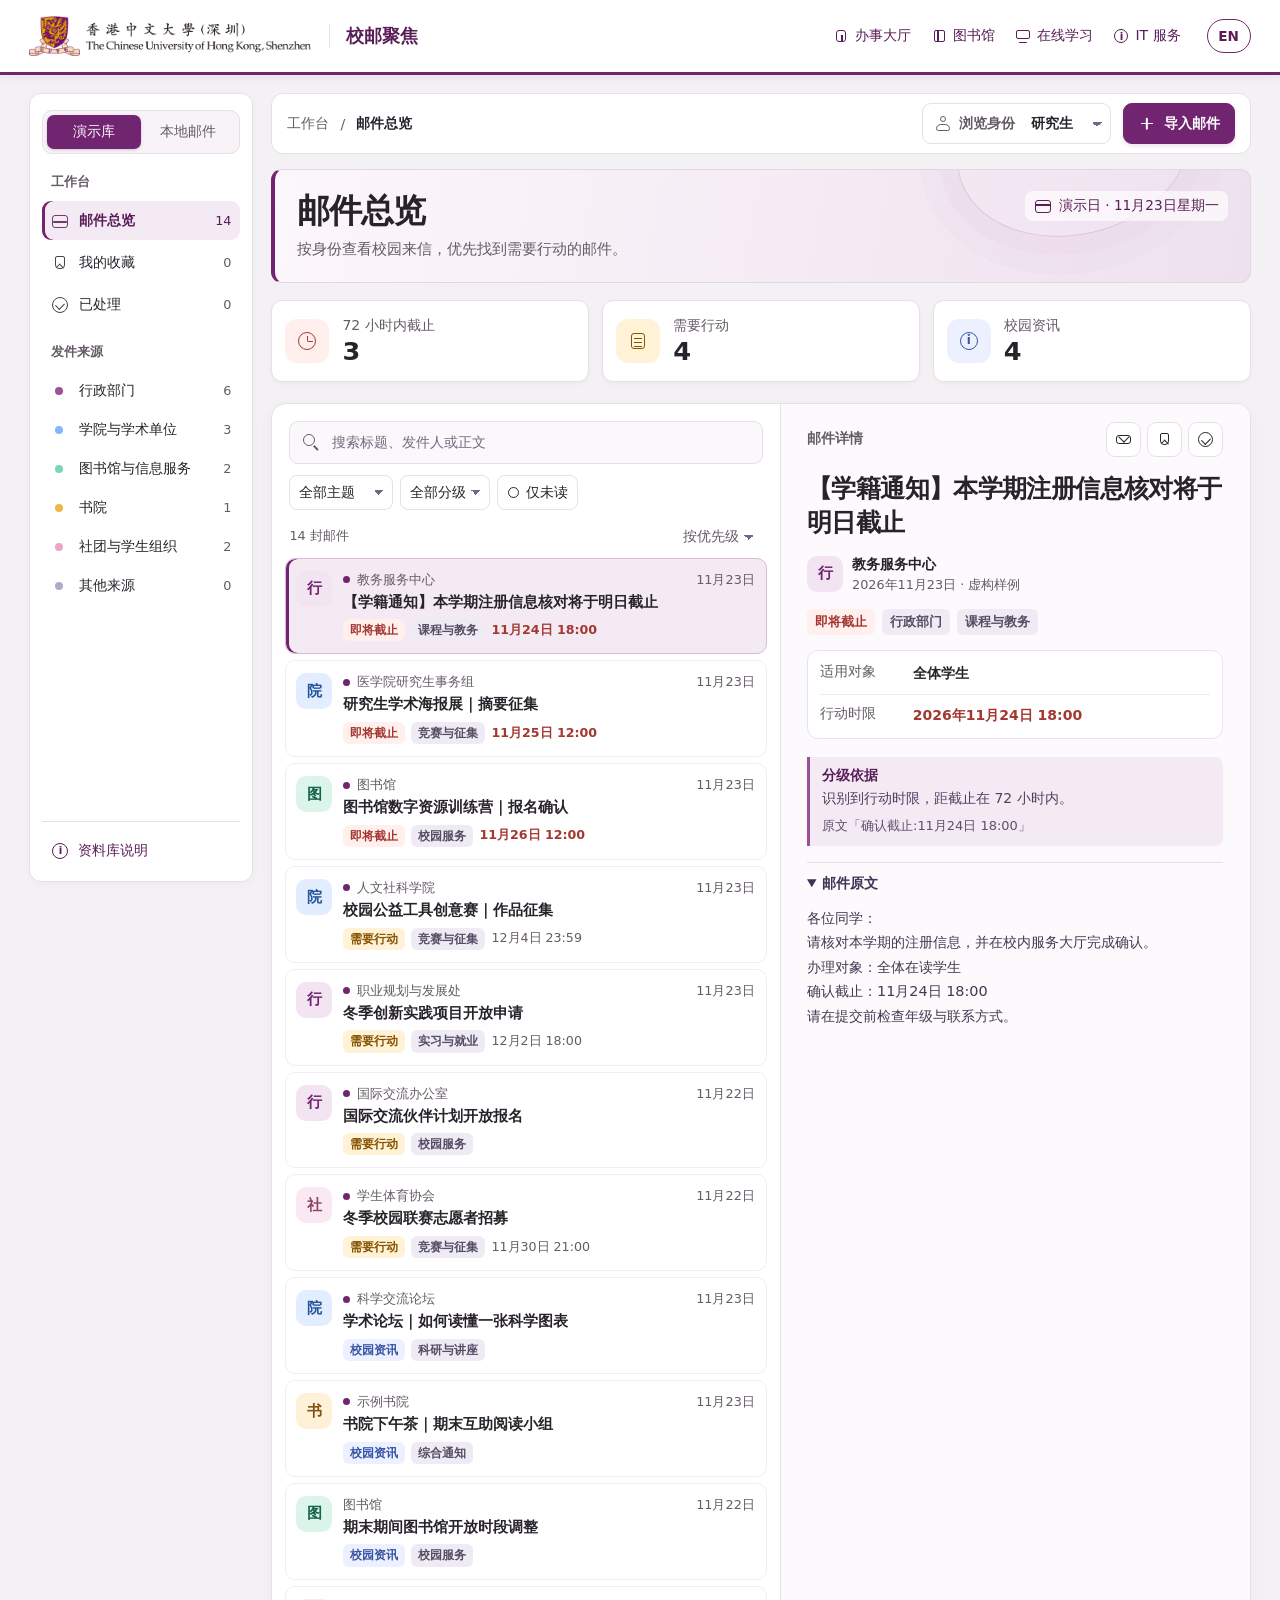
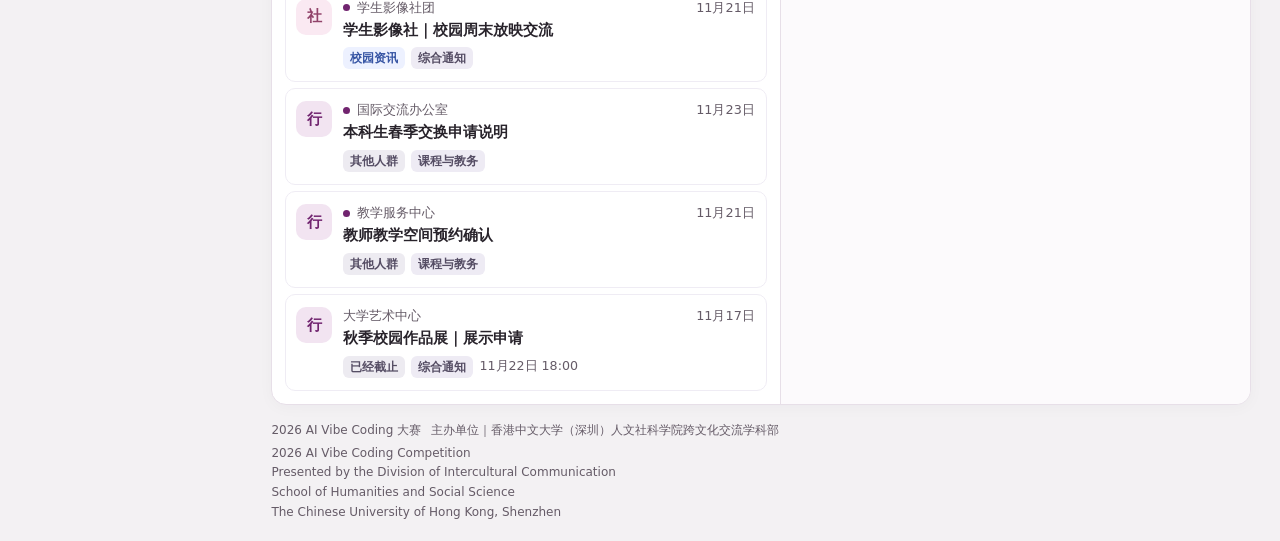
==== index.html @ afc53bb0 "Publish campus mail dashboard demo" ====
<!doctype html>
<html lang="zh-Hans">
<head>
  <meta charset="utf-8">
  <meta name="viewport" content="width=device-width, initial-scale=1">
  <meta name="color-scheme" content="light">
  <meta name="description" content="在同一个工作台按来源、主题、适用对象和行动时限筛选校园邮件。">
  <meta http-equiv="Content-Security-Policy" content="default-src 'self'; base-uri 'none'; object-src 'none'; script-src 'self'; style-src 'self'; img-src 'self' data:; connect-src 'self'; form-action 'none'">
  <title>校邮聚焦 · 校园邮件工作台</title>
  <link rel="stylesheet" href="./styles.css">
</head>
<body>
  <header class="campus-header">
    <div class="campus-header-inner">
      <a class="university-brand" href="https://i.cuhk.edu.cn/index" target="_blank" rel="noopener noreferrer">
        <img src="./assets/cuhksz-logo.png" width="697" height="100" alt="香港中文大学（深圳）" data-copy-alt="university">
      </a>
      <strong class="product-name" data-copy="product">校邮聚焦</strong>
      <nav class="campus-links" aria-label="校园服务快捷入口" data-copy-label="campusLinks">
        <a href="https://i.cuhk.edu.cn/index" target="_blank" rel="noopener noreferrer">
          <span class="glyph i-building" aria-hidden="true"></span><span data-copy="portal">办事大厅</span>
        </a>
        <a href="https://library.cuhk.edu.cn/zh-hans" target="_blank" rel="noopener noreferrer" data-chinese-url="https://library.cuhk.edu.cn/zh-hans" data-english-url="https://library.cuhk.edu.cn/">
          <span class="glyph i-book" aria-hidden="true"></span><span data-copy="library">图书馆</span>
        </a>
        <a href="https://bb.cuhk.edu.cn/" target="_blank" rel="noopener noreferrer">
          <span class="glyph i-screen" aria-hidden="true"></span><span data-copy="learning">在线学习</span>
        </a>
        <a href="https://itso.cuhk.edu.cn/" target="_blank" rel="noopener noreferrer" data-chinese-url="https://itso.cuhk.edu.cn/" data-english-url="https://itso.cuhk.edu.cn/en/home">
          <span class="glyph i-info" aria-hidden="true"></span><span data-copy="itServices">IT 服务</span>
        </a>
      </nav>
      <button type="button" class="language-toggle" id="language-toggle" lang="en" aria-label="切换为英文" data-copy-label="switchLanguage">EN</button>
    </div>
  </header>

  <div class="shell">
    <aside class="sidebar" aria-label="邮件导航" data-copy-label="mailNav">
      <div class="library-switch" role="group" aria-label="资料库" data-copy-label="librarySelector">
        <button type="button" data-library="demo" aria-pressed="true" data-copy="demo">演示库</button>
        <button type="button" data-library="local" aria-pressed="false" data-copy="local">本地邮件</button>
      </div>

      <nav class="nav" aria-label="工作台" data-copy-label="workspace">
        <p class="nav-label" data-copy="workspace">工作台</p>
        <button type="button" class="nav-item" data-view="inbox" aria-current="page">
          <span class="glyph i-inbox" aria-hidden="true"></span><span data-copy="view.inbox">邮件总览</span><span class="nav-count" id="inbox-count">0</span>
        </button>
        <button type="button" class="nav-item" data-view="saved">
          <span class="glyph i-bookmark" aria-hidden="true"></span><span data-copy="view.saved">我的收藏</span><span class="nav-count" id="saved-count">0</span>
        </button>
        <button type="button" class="nav-item" data-view="done">
          <span class="glyph i-check" aria-hidden="true"></span><span data-copy="view.done">已处理</span><span class="nav-count" id="done-count">0</span>
        </button>
      </nav>

      <nav class="nav source-nav" aria-label="发件来源" data-copy-label="sources">
        <p class="nav-label" data-copy="sources">发件来源</p>
        <div id="source-list"></div>
      </nav>

      <div class="sidebar-footer">
        <button type="button" id="about-button"><span class="glyph i-info" aria-hidden="true"></span><span data-copy="about">资料库说明</span></button>
      </div>
    </aside>

    <main class="main">
      <header class="topbar">
        <nav class="breadcrumb" aria-label="当前位置" data-copy-label="location"><span data-copy="workspace">工作台</span><span aria-hidden="true">/</span><strong id="breadcrumb-current">邮件总览</strong></nav>
        <div class="top-actions">
          <label class="profile-control" for="profile">
            <span class="glyph i-user" aria-hidden="true"></span>
            <span class="profile-label" data-copy="profile">浏览身份</span>
            <select id="profile" aria-label="浏览身份" data-copy-label="profile">
              <option value="graduate" data-copy="profile.graduate">研究生</option>
              <option value="undergraduate" data-copy="profile.undergraduate">本科生</option>
              <option value="faculty" data-copy="profile.faculty">教师</option>
              <option value="staff" data-copy="profile.staff">行政员工</option>
              <option value="all" data-copy="profile.all">全部师生</option>
            </select>
          </label>
          <button type="button" class="button button-primary" id="import-button"><span class="glyph i-plus" aria-hidden="true"></span><span data-copy="import">导入邮件</span></button>
        </div>
      </header>

      <section class="content" aria-labelledby="page-title">
        <div class="page-intro">
          <div>
            <h1 id="page-title">邮件总览</h1>
            <p id="page-description">按身份查看校园来信，优先找到需要行动的邮件。</p>
          </div>
          <div class="date-context"><span class="glyph i-calendar" aria-hidden="true"></span><span id="reference-date"></span></div>
        </div>

        <div class="overview" role="group" aria-label="按分级快速筛选" data-copy-label="quickFilters">
          <button type="button" class="metric metric-soon" data-quick="soon" aria-pressed="false">
            <span class="metric-icon"><span class="glyph i-clock" aria-hidden="true"></span></span>
            <span class="metric-data"><span data-copy="dueSoon">72 小时内截止</span><strong id="soon-count">0</strong></span>
          </button>
          <button type="button" class="metric metric-action" data-quick="action" aria-pressed="false">
            <span class="metric-icon"><span class="glyph i-checklist" aria-hidden="true"></span></span>
            <span class="metric-data"><span data-copy="priority.action">需要行动</span><strong id="action-count">0</strong></span>
          </button>
          <button type="button" class="metric metric-info" data-quick="info" aria-pressed="false">
            <span class="metric-icon"><span class="glyph i-info" aria-hidden="true"></span></span>
            <span class="metric-data"><span data-copy="priority.info">校园资讯</span><strong id="info-count">0</strong></span>
          </button>
        </div>

        <div class="workspace" id="workspace">
          <section class="list-pane" aria-label="邮件列表" data-copy-label="mailList">
            <div class="filter-panel">
              <label class="search-field">
                <span class="glyph i-search" aria-hidden="true"></span>
                <input type="search" id="search" placeholder="搜索标题、发件人或正文" aria-label="搜索标题、发件人或正文" data-copy-label="search" data-copy-placeholder="search" autocomplete="off">
              </label>
              <div class="filters">
                <select id="topic-filter" aria-label="按主题筛选" data-copy-label="filterTopic"><option value="all" data-copy="allTopics">全部主题</option></select>
                <select id="priority-filter" aria-label="按分级筛选" data-copy-label="filterPriority">
                  <option value="all" data-copy="allPriorities">全部分级</option>
                  <option value="soon" data-copy="priority.soon">即将截止</option>
                  <option value="action" data-copy="priority.action">需要行动</option>
                  <option value="info" data-copy="priority.info">校园资讯</option>
                  <option value="unrelated" data-copy="priority.unrelated">其他人群</option>
                  <option value="expired" data-copy="priority.expired">已经截止</option>
                </select>
                <input type="checkbox" id="unread-only" class="chip-check">
                <label class="filter-chip" for="unread-only"><span class="glyph i-circle" aria-hidden="true"></span><span data-copy="unreadOnly">仅未读</span></label>
                <select id="source-filter" class="mobile-source" aria-label="按来源筛选" data-copy-label="filterSource"><option value="all" data-copy="allSources">全部来源</option></select>
              </div>
              <div class="result-bar">
                <p id="result-count" role="status">正在读取邮件</p>
                <button type="button" id="reset-filters" class="text-button" data-copy="clearFilters" hidden>清除筛选</button>
                <select class="sort-control" id="sort" aria-label="排序方式" data-copy-label="sort">
                  <option value="priority" data-copy="sortPriority">按优先级</option>
                  <option value="newest" data-copy="sortNewest">最新发出</option>
                  <option value="deadline" data-copy="sortDeadline">最早截止</option>
                </select>
              </div>
            </div>
            <div id="mail-list" class="mail-list"></div>
            <button type="button" class="button button-more" id="show-more" data-copy="showMore" hidden>显示更多</button>
          </section>

          <section class="detail-pane" id="detail" aria-label="邮件阅读区" data-copy-label="readingPane"></section>
        </div>
        <footer class="project-credit">
          <span>2026 AI Vibe Coding 大赛</span>
          <span>主办单位｜香港中文大学（深圳）人文社科学院跨文化交流学科部</span>
          <span lang="en">2026 AI Vibe Coding Competition<br>Presented by the Division of Intercultural Communication<br>School of Humanities and Social Science<br>The Chinese University of Hong Kong, Shenzhen</span>
        </footer>
      </section>
    </main>
  </div>

  <dialog id="import-dialog" aria-labelledby="import-title">
    <div class="dialog-head">
      <div>
        <h2 id="import-title" data-copy="importTitle">导入本地邮件</h2>
        <p data-copy="importDescription">从邮箱导出邮件后，选择文件批量导入。</p>
      </div>
      <button type="button" class="icon-button" data-close="import-dialog" aria-label="关闭" data-copy-label="close"><span class="glyph i-close" aria-hidden="true"></span></button>
    </div>
    <label class="drop-zone" id="drop-zone">
      <input type="file" id="import-files" accept=".eml,.mbox,.json,message/rfc822,application/json" multiple>
      <span class="upload-icon"><span class="glyph i-inbox" aria-hidden="true"></span></span>
      <strong data-copy="chooseFiles">选择邮件文件</strong>
      <small data-copy="dropFiles">可将 .eml、.mbox 或邮件包 .json 拖到此处</small>
    </label>
    <p class="storage-note"><span class="glyph i-lock" aria-hidden="true"></span><span data-copy="browserStorage">原文和阅读状态存储在当前浏览器。</span></p>
    <p class="import-progress" id="import-progress" role="status"></p>
  </dialog>

  <dialog id="about-dialog" aria-labelledby="about-title">
    <div class="dialog-head">
      <div><h2 id="about-title" data-copy="about">资料库说明</h2><p data-copy="aboutDescription">校邮聚焦是面向校园邮件阅读的参赛原型。</p></div>
      <button type="button" class="icon-button" data-close="about-dialog" aria-label="关闭" data-copy-label="close"><span class="glyph i-close" aria-hidden="true"></span></button>
    </div>
    <dl class="about-list">
      <dt data-copy="demo">演示库</dt><dd data-copy="aboutDemo">内置虚构通知，分级以 2026 年 11 月 23 日为例。</dd>
      <dt data-copy="local">本地邮件</dt><dd data-copy="aboutLocal">根据你选择的浏览身份、来信中的行动语句和截止日期排序。原文可在每封邮件的阅读区核对。</dd>
      <dt data-copy="exportOutlook">从 Outlook 导出</dt><dd data-copy="aboutExport">在邮件的更多操作中选择「下载」和「下载为 EML」，再回到这里导入。</dd>
    </dl>
  </dialog>

  <div id="toast" class="toast" role="status" hidden></div>
  <script type="module" src="./app.js"></script>
</body>
</html>
---- styles.css ----
:root {
  font-family: Inter, "Microsoft YaHei UI", "PingFang SC", "Noto Sans CJK SC", system-ui, sans-serif;
  color: #28232b;
  background: #f3f1f3;
  font-size: 16px;
  --ink: #28232b;
  --muted: #655b67;
  --line: #e7dfe8;
  --paper: #fff;
  --purple: #71246f;
  --purple-ink: #591d57;
  --purple-wash: #f4eaf4;
  --purple-border: #d9bbd7;
  --purple-muted: #faf6fa;
  --gold: #edb849;
  --campus-header-height: 75px;
  --danger-ink: #a43831;
  --danger-wash: #ffefed;
  --action-ink: #875402;
  --action-wash: #fff2d7;
  --info-ink: #3755a4;
  --info-wash: #edf1ff;
  --focus: #9c509a;
}

*, *::before, *::after { box-sizing: border-box; }
body { margin: 0; min-width: 280px; }
button, input, select { font: inherit; }
button, select, summary { cursor: pointer; }
button { color: inherit; }
button:disabled { cursor: wait; opacity: .65; }
a { color: var(--purple-ink); }
button:focus-visible, a:focus-visible, input:focus-visible, select:focus-visible, summary:focus-visible {
  outline: 2px solid var(--focus);
  outline-offset: 3px;
}
[hidden] { display: none !important; }
button { -webkit-tap-highlight-color: transparent; }
p, h1, h2, h3 { margin: 0; }

.campus-header {
  position: sticky;
  z-index: 5;
  top: 0;
  background: var(--paper);
  border-bottom: 3px solid var(--purple);
  box-shadow: 0 2px 8px #50214f12;
}
.campus-header-inner {
  min-height: calc(var(--campus-header-height) - 3px);
  max-width: 1680px;
  margin-inline: auto;
  padding: 8px clamp(14px, 2.3vw, 34px);
  display: grid;
  grid-template-columns: auto auto minmax(0, 1fr) auto;
  grid-template-areas: "university product links language";
  gap: 18px;
  align-items: center;
}
.university-brand { grid-area: university; display: block; line-height: 0; }
.university-brand img { width: clamp(230px, 22vw, 303px); height: auto; object-fit: contain; }
.product-name {
  grid-area: product;
  font-size: clamp(1rem, 1.4vw, 1.22rem);
  line-height: 1.3;
  padding-left: 16px;
  border-left: 1px solid var(--line);
  color: var(--purple-ink);
}
.campus-links {
  grid-area: links;
  display: flex;
  gap: 4px;
  min-width: 0;
  justify-self: end;
  align-items: center;
}
.campus-links a {
  display: inline-flex;
  align-items: center;
  gap: 6px;
  padding: 8px;
  border-radius: 7px;
  color: var(--purple-ink);
  font-size: .875rem;
  line-height: 1.25;
  text-decoration: none;
  white-space: nowrap;
}
.campus-links a:hover, .language-toggle:hover { background: var(--purple-wash); }
.campus-links .glyph { width: 16px; height: 16px; }
.language-toggle {
  grid-area: language;
  border: 1px solid var(--purple);
  border-radius: 22px;
  background: var(--paper);
  color: var(--purple-ink);
  min-width: 44px;
  min-height: 34px;
  padding: 4px 9px;
  font-size: .85rem;
  font-weight: 700;
}
.shell {
  min-height: calc(100vh - var(--campus-header-height));
  max-width: 1680px;
  margin-inline: auto;
  padding: 18px clamp(14px, 2.3vw, 34px) 0;
  display: grid;
  grid-template-columns: 224px minmax(0, 1fr);
  gap: 18px;
}
.sidebar {
  position: sticky;
  top: calc(var(--campus-header-height) + 18px);
  height: calc(100dvh - var(--campus-header-height) - 36px);
  overflow-y: auto;
  background: var(--paper);
  border: 1px solid var(--line);
  border-radius: 12px;
  padding: 16px 12px 12px;
  display: flex;
  flex-direction: column;
  gap: 20px;
  box-shadow: 0 2px 8px #41223d08;
}
.library-switch {
  display: grid;
  grid-template-columns: 1fr 1fr;
  padding: 4px;
  border: 1px solid var(--line);
  background: #f7f3f7;
  border-radius: 10px;
}
.library-switch button {
  border: 0;
  border-radius: 7px;
  padding: 8px 2px;
  color: var(--muted);
  background: transparent;
  font-size: .875rem;
  white-space: nowrap;
}
.library-switch button[aria-pressed="true"] { background: var(--purple); color: #fff; box-shadow: 0 1px 3px #5c225236; }
.nav { display: grid; gap: 3px; }
.nav-label { color: var(--muted); font-size: .8rem; padding: 0 9px 7px; font-weight: 650; }
.nav-item {
  display: grid;
  grid-template-columns: 18px minmax(0, 1fr) auto;
  align-items: center;
  text-align: left;
  gap: 10px;
  color: var(--ink);
  width: 100%;
  border: 0;
  border-radius: 9px;
  background: transparent;
  padding: 10px 9px;
  min-height: 39px;
  line-height: 1.2;
  font-size: .875rem;
}
.nav-item:hover, .sidebar-footer button:hover { background: var(--purple-muted); color: var(--purple-ink); }
.nav-item[aria-current="page"] { color: var(--purple-ink); background: var(--purple-wash); box-shadow: inset 3px 0 var(--purple); font-weight: 700; }
.nav-count { font: .8rem/1.25 Inter, system-ui, sans-serif; color: var(--muted); font-variant-numeric: tabular-nums; }
.nav-item[aria-current="page"] .nav-count { color: var(--purple-ink); }
.nav-item .glyph { opacity: .85; }
.source-dot { display: block; width: 8px; height: 8px; margin-inline: 4px; border-radius: 50%; background: var(--source, #b8b0c9); }
.sidebar-footer { display: grid; gap: 4px; margin-top: auto; padding-top: 11px; border-top: 1px solid var(--line); }
.sidebar-footer button {
  display: flex;
  gap: 9px;
  align-items: center;
  color: var(--purple-ink);
  padding: 9px;
  border: 0;
  border-radius: 8px;
  background: transparent;
  text-align: left;
  font-size: .875rem;
  text-decoration: none;
}

.main { min-width: 0; }
.topbar {
  min-height: 59px;
  padding: 9px 15px;
  border: 1px solid var(--line);
  border-radius: 12px;
  display: flex;
  align-items: center;
  justify-content: space-between;
  gap: 15px;
  background: var(--paper);
}
.breadcrumb { display: flex; align-items: center; gap: 11px; color: var(--muted); font-size: .875rem; }
.breadcrumb strong { color: var(--ink); }
.top-actions { display: flex; align-items: center; gap: 12px; }
.profile-control, .button, .icon-button {
  display: inline-flex;
  align-items: center;
  justify-content: center;
  gap: 8px;
  min-height: 41px;
  border: 1px solid var(--line);
  border-radius: 9px;
  background: var(--paper);
  font-size: .875rem;
  font-weight: 650;
  white-space: nowrap;
}
.profile-control { gap: 7px; padding-left: 11px; color: var(--muted); }
.profile-control select { border: 0; background-color: transparent; font-weight: 700; }
.button { padding: 9px 14px; }
.button:hover, .icon-button:hover { background: var(--purple-muted); border-color: var(--purple-border); }
.button-primary { background: var(--purple); border-color: var(--purple); color: white; box-shadow: 0 2px 4px #6d266522; }
.button-primary:hover { background: var(--purple-ink); border-color: var(--purple-ink); }
.icon-button { min-height: 35px; width: 35px; padding: 0; }
.icon-button[aria-pressed="true"] { color: var(--purple-ink); background: var(--purple-wash); border-color: var(--purple-border); }
.icon-button .glyph { width: 17px; height: 17px; }
.content { padding: 15px 0 18px; }
.page-intro {
  position: relative;
  isolation: isolate;
  overflow: hidden;
  display: flex;
  align-items: center;
  justify-content: space-between;
  gap: 14px;
  margin-bottom: 17px;
  padding: 21px 22px;
  border: 1px solid #e7d5e5;
  border-left: 4px solid var(--purple);
  border-radius: 11px;
  background: linear-gradient(100deg, #fcf7fb, #eee1ee);
}
.page-intro::before {
  content: "";
  position: absolute;
  z-index: -1;
  top: -107px;
  right: 6%;
  width: 235px;
  height: 172px;
  border: 1px solid #dfc5df;
  border-radius: 55%;
  box-shadow: 0 0 0 18px #ddc4dd26, 0 0 0 38px #ddc4dd20;
  transform: rotate(-13deg);
}
.page-intro h1 { font-size: clamp(1.65rem, 2.6vw, 2.15rem); letter-spacing: -.03em; line-height: 1.2; font-weight: 800; }
.page-intro p { color: var(--muted); font-size: .92rem; margin-top: 7px; line-height: 1.55; }
.date-context { display: flex; align-items: center; gap: 7px; align-self: flex-start; color: var(--purple-ink); font-size: .85rem; padding: 6px 9px; border-radius: 8px; background: #ffffffa8; white-space: nowrap; }
.date-context .glyph { color: var(--purple-ink); }
.overview { display: grid; grid-template-columns: repeat(3, minmax(0, 1fr)); gap: 13px; margin-bottom: 21px; }
.metric {
  min-width: 0;
  min-height: 82px;
  padding: 13px;
  border: 1px solid var(--line);
  border-radius: 11px;
  box-shadow: 0 2px 4px #46204608;
  background: #fff;
  display: flex;
  align-items: center;
  gap: 13px;
  text-align: left;
}
.metric:hover { border-color: var(--purple-border); }
.metric[aria-pressed="true"] { border-color: var(--focus); box-shadow: 0 0 0 2px var(--purple-wash); }
.metric-icon {
  width: 44px;
  height: 44px;
  border-radius: 12px;
  display: grid;
  place-items: center;
  flex: 0 0 auto;
  background: var(--metric-wash);
  color: var(--metric-ink);
}
.metric-icon .glyph { width: 20px; height: 20px; }
.metric-soon { --metric-wash: var(--danger-wash); --metric-ink: var(--danger-ink); }
.metric-action { --metric-wash: var(--action-wash); --metric-ink: var(--action-ink); }
.metric-info { --metric-wash: var(--info-wash); --metric-ink: var(--info-ink); }
.metric-data { display: flex; flex-direction: column; gap: 3px; color: var(--muted); font-size: .875rem; }
.metric-data strong { color: var(--ink); font-size: 1.6rem; line-height: 1.05; font-variant-numeric: tabular-nums; }

.workspace {
  display: grid;
  grid-template-columns: minmax(340px, 1.08fr) minmax(310px, 1fr);
  min-height: 544px;
  background: var(--paper);
  border: 1px solid var(--line);
  border-radius: 15px;
  box-shadow: 0 3px 15px #27143e08;
  scroll-margin-top: calc(var(--campus-header-height) + 9px);
}
.list-pane, .detail-pane { min-width: 0; }
.list-pane { padding: 17px 13px 13px; }
.filter-panel { padding-inline: 4px; }
.search-field {
  display: flex;
  align-items: center;
  gap: 10px;
  padding: 0 12px;
  min-height: 43px;
  border-radius: 9px;
  border: 1px solid var(--line);
  color: var(--muted);
  background: #faf8fa;
}
.search-field:focus-within { border-color: var(--focus); background: #fff; }
.search-field input {
  width: 100%;
  min-width: 0;
  min-height: 39px;
  border: 0;
  outline: 0;
  background: transparent;
  color: var(--ink);
  font-size: .9rem;
}
.search-field input::placeholder { color: #706a80; }
.filters { display: flex; align-items: center; flex-wrap: wrap; gap: 7px; padding: 11px 0 6px; }
select {
  appearance: none;
  border: 1px solid var(--line);
  border-radius: 8px;
  background-color: white;
  background-image: linear-gradient(45deg, transparent 50%, #776585 50%), linear-gradient(135deg, #776585 50%, transparent 50%);
  background-position: calc(100% - 13px) 52%, calc(100% - 8px) 52%;
  background-size: 5px 5px;
  background-repeat: no-repeat;
  padding: 7px 23px 7px 9px;
  font-size: .875rem;
  line-height: 1.35;
  color: var(--ink);
}
select:focus-visible { outline-offset: 1px; }
.filter-chip {
  display: inline-flex;
  gap: 6px;
  align-items: center;
  border: 1px solid var(--line);
  border-radius: 8px;
  padding: 7px 9px;
  font-size: .875rem;
  line-height: 1.35;
  cursor: pointer;
}
.filter-chip .glyph { width: 13px; height: 13px; }
.chip-check { width: 1px; height: 1px; position: absolute; clip-path: inset(50%); }
.chip-check:checked + .filter-chip { background: var(--purple-wash); color: var(--purple-ink); border-color: var(--purple-border); }
.chip-check:focus-visible + .filter-chip { outline: 2px solid var(--focus); outline-offset: 2px; }
.chip-check:checked + .filter-chip .i-circle::before { background: currentColor; }
.mobile-source { display: none; }
.result-bar { display: flex; align-items: center; gap: 10px; min-height: 42px; }
.result-bar p { font-size: .8rem; color: var(--muted); }
.text-button { padding: 2px 0; color: var(--purple-ink); border: 0; background: none; font-size: .8rem; text-decoration: underline; text-underline-offset: 3px; }
.sort-control { border-color: transparent; margin-left: auto; color: var(--muted); }
.mail-list { display: grid; gap: 6px; }
.mail-row {
  position: relative;
  width: 100%;
  min-width: 0;
  display: grid;
  grid-template-columns: 36px minmax(0, 1fr);
  column-gap: 11px;
  text-align: left;
  align-items: flex-start;
  padding: 12px 11px 12px 10px;
  border: 1px solid #efecf4;
  border-radius: 10px;
  background: #fff;
}
.mail-row:hover { border-color: var(--purple-border); background: var(--purple-muted); }
.mail-row[aria-pressed="true"] { border-color: var(--purple-border); background: var(--purple-wash); box-shadow: inset 3px 0 var(--purple); }
.sender-icon {
  display: inline-grid;
  place-items: center;
  flex: 0 0 auto;
  width: 36px;
  height: 36px;
  color: var(--source-ink, #5f4b77);
  background: var(--source-bg, #ede6f6);
  border-radius: 10px;
  font-size: .95rem;
  font-weight: 750;
}
.source-admin { --source: #9b5197; --source-ink: #71246f; --source-bg: #f2e4f1; }
.source-school { --source: #82b7fc; --source-ink: #275698; --source-bg: #e2edff; }
.source-library { --source: #7bd6b5; --source-ink: #17644b; --source-bg: #dcf5ea; }
.source-college { --source: var(--gold); --source-ink: #825010; --source-bg: #fff0d8; }
.source-club { --source: #eaa6c6; --source-ink: #91436a; --source-bg: #fae9f2; }
.source-other { --source: #b1a9ca; --source-ink: #534a66; --source-bg: #eeeaf5; }
.row-content { min-width: 0; }
.row-eyebrow { display: flex; gap: 7px; color: var(--muted); font-size: .8rem; line-height: 1.4; align-items: center; }
.row-sender { min-width: 0; overflow: hidden; text-overflow: ellipsis; white-space: nowrap; }
.row-date { margin-left: auto; flex-shrink: 0; font-variant-numeric: tabular-nums; }
.unread-dot { min-width: 7px; height: 7px; background: var(--purple); border-radius: 50%; }
.mail-subject {
  display: -webkit-box;
  -webkit-line-clamp: 2;
  -webkit-box-orient: vertical;
  overflow: hidden;
  margin-top: 3px;
  font-size: .925rem;
  line-height: 1.4;
  font-weight: 680;
  overflow-wrap: anywhere;
}
.mail-row[data-unread="true"] .mail-subject { font-weight: 780; }
.row-tags { display: flex; align-items: center; flex-wrap: wrap; gap: 6px; margin-top: 7px; }
.tag {
  display: inline-flex;
  align-items: center;
  flex-shrink: 0;
  max-width: 100%;
  border-radius: 6px;
  color: #554d64;
  background: #eeebf4;
  padding: 3px 7px;
  line-height: 1.35;
  font-size: .75rem;
  font-weight: 650;
  overflow-wrap: anywhere;
}
.tag.priority-soon { background: var(--danger-wash); color: var(--danger-ink); }
.tag.priority-action { background: var(--action-wash); color: var(--action-ink); }
.tag.priority-info { background: var(--info-wash); color: var(--info-ink); }
.tag.priority-unrelated, .tag.priority-expired { background: #edebf1; color: #554d64; }
.row-due { color: var(--muted); font-size: .79rem; }
.row-due.soon { color: var(--danger-ink); font-weight: 650; }
.saved-indicator { margin-left: auto; color: var(--purple-ink); }
.button-more { display: flex; margin: 12px auto 0; }

.detail-pane { border-left: 1px solid var(--line); background: #fcfafc; border-radius: 0 14px 14px 0; }
.detail-inner { position: sticky; top: var(--campus-header-height); min-height: 380px; padding: 17px clamp(16px, 2.05vw, 27px) 23px; }
.detail-toolbar { display: flex; justify-content: space-between; align-items: center; gap: 10px; min-height: 37px; margin-bottom: 14px; }
.detail-toolbar > span { color: var(--muted); font-size: .875rem; font-weight: 650; }
.detail-actions { display: flex; gap: 6px; align-items: center; }
.back-to-list { display: none; }
.detail-subject { font-size: clamp(1.25rem, 1.95vw, 1.73rem); line-height: 1.38; font-weight: 790; letter-spacing: -.025em; overflow-wrap: anywhere; }
.detail-sender { display: flex; align-items: center; gap: 9px; margin-top: 13px; }
.detail-sender strong { font-size: .9rem; overflow-wrap: anywhere; }
.detail-sender p { font-size: .8rem; color: var(--muted); margin-top: 2px; line-height: 1.45; overflow-wrap: anywhere; }
.detail-tags { display: flex; flex-wrap: wrap; gap: 7px; margin: 15px 0; }
.detail-tags .tag { font-size: .84rem; padding: 4px 8px; }
.facts {
  margin: 0 0 18px;
  background: white;
  border: 1px solid #e9e1f4;
  border-radius: 11px;
  padding: 2px 12px;
}
.facts > div { display: grid; grid-template-columns: 5.3rem minmax(0, 1fr); gap: 8px; padding: 10px 0; }
:lang(en) .facts > div { grid-template-columns: 7.1rem minmax(0, 1fr); }
.facts > div + div { border-top: 1px solid #eee9f4; }
.facts dt { font-size: .875rem; color: var(--muted); align-self: start; }
.facts dd { margin: 0; color: var(--ink); font-size: .875rem; line-height: 1.5; font-weight: 650; overflow-wrap: anywhere; }
.facts dd.is-urgent { color: var(--danger-ink); }
.reason { border-left: 3px solid var(--focus); background: var(--purple-wash); border-radius: 0 8px 8px 0; padding: 10px 12px; margin-bottom: 16px; }
.reason h3 { font-size: .875rem; font-weight: 750; color: var(--purple-ink); }
.reason p { margin-top: 3px; color: #4c4160; line-height: 1.5; font-size: .87rem; overflow-wrap: anywhere; }
.reason .source-line { margin-top: 7px; color: #5e4f6e; font-size: .81rem; }
.mail-body { border-top: 1px solid var(--line); }
.mail-body summary { padding: 11px 0 5px; font-weight: 700; font-size: .9rem; color: #403353; }
.mail-body p {
  white-space: pre-wrap;
  overflow-wrap: anywhere;
  max-height: 20rem;
  overflow: auto;
  color: #423a52;
  font-size: .9rem;
  line-height: 1.7;
  padding: 8px 4px 2px 0;
}
.original-link { display: inline-block; margin-top: 10px; font-size: .875rem; text-underline-offset: 3px; }
.empty { min-height: 220px; display: grid; place-content: center; justify-items: center; text-align: center; padding: 24px 18px; gap: 9px; }
.empty .metric-icon { width: 47px; height: 47px; --metric-wash: var(--purple-wash); --metric-ink: var(--purple-ink); }
.empty h2 { font-size: 1.02rem; }
.empty p { color: var(--muted); max-width: 25rem; line-height: 1.55; font-size: .875rem; }
.project-credit { display: flex; flex-wrap: wrap; gap: 3px 10px; color: var(--muted); font-size: .75rem; line-height: 1.65; margin-top: 16px; }
.project-credit span:last-child { flex-basis: 100%; }

dialog {
  width: min(540px, calc(100vw - 28px));
  padding: 21px;
  border: 1px solid #e5daf4;
  border-radius: 15px;
  color: var(--ink);
  box-shadow: 0 20px 65px #1c11244d;
}
dialog::backdrop { background: #251b3a75; }
.dialog-head { display: flex; justify-content: space-between; gap: 13px; align-items: flex-start; margin-bottom: 17px; }
.dialog-head h2 { font-size: 1.35rem; line-height: 1.3; }
.dialog-head p, .storage-note, .import-progress { color: var(--muted); font-size: .875rem; line-height: 1.5; margin-top: 5px; }
.drop-zone {
  position: relative;
  display: grid;
  gap: 8px;
  justify-items: center;
  text-align: center;
  padding: 27px 10px;
  border: 1.5px dashed var(--purple-border);
  border-radius: 11px;
  background: var(--purple-muted);
  cursor: pointer;
  color: var(--purple-ink);
}
.drop-zone:focus-within, .drop-zone.is-over { background: var(--purple-wash); border-color: var(--purple); outline: 1px solid var(--purple); }
.drop-zone input { position: absolute; inset: 0; opacity: 0; width: 100%; cursor: pointer; }
.drop-zone small { color: var(--muted); font-size: .84rem; }
.upload-icon { color: var(--purple-ink); display: grid; place-items: center; width: 39px; height: 39px; border-radius: 10px; background: var(--purple-wash); }
.storage-note { display: flex; gap: 7px; align-items: center; padding-top: 7px; }
.import-progress:empty { display: none; }
.import-progress.error { color: var(--danger-ink); }
.about-list { font-size: .9rem; margin-bottom: 0; }
.about-list dt { font-weight: 750; margin-top: 10px; }
.about-list dd { color: var(--muted); line-height: 1.6; margin: 3px 0 0; }
.toast {
  position: fixed;
  z-index: 3;
  bottom: 19px;
  right: 19px;
  max-width: min(420px, calc(100vw - 38px));
  padding: 10px 14px;
  color: #fff;
  background: var(--purple-ink);
  border-radius: 9px;
  box-shadow: 0 2px 14px #17122135;
  font-size: .875rem;
}

.glyph { position: relative; flex: 0 0 auto; display: inline-block; width: 18px; height: 18px; vertical-align: middle; color: inherit; }
.glyph::before, .glyph::after { content: ""; position: absolute; box-sizing: border-box; }
.i-mail::before { inset: 4px 1px; border: 1.7px solid; border-radius: 3px; }
.i-mail::after { left: 27%; top: 14%; width: 46%; height: 46%; border: solid; border-width: 0 1.6px 1.6px 0; transform: rotate(45deg); }
.i-inbox::before { inset: 3px 1px 2px; border: 1.6px solid; border-radius: 3px; }
.i-inbox::after { left: 2px; right: 2px; top: 9px; height: 2px; background: currentColor; border-radius: 1px; }
.i-bookmark::before { inset: 2px 4px 3px; border: 1.6px solid; border-radius: 2px 2px 4px 4px; }
.i-bookmark::after { left: 6px; bottom: 2px; width: 6px; height: 5px; border: 1.5px solid; border-width: 1.5px 0 0 1.5px; transform: rotate(45deg); background: transparent; }
.i-check::before { inset: 1px; border: 1.5px solid; border-radius: 50%; }
.i-check::after { left: 6px; top: 5px; width: 6px; height: 8px; transform: rotate(45deg); border: solid; border-width: 0 1.7px 1.7px 0; }
.i-checklist::before { inset: 2px 3px; border: 1.6px solid; border-radius: 3px; }
.i-checklist::after { left: 6px; right: 6px; top: 7px; height: 1.5px; background: currentColor; box-shadow: 0 4px currentColor, 0 8px currentColor; }
.i-clock::before, .i-info::before, .i-circle::before { inset: 1px; border: 1.6px solid; border-radius: 50%; }
.i-clock::after { left: 50%; top: 24%; width: 28%; height: 31%; border: solid; border-width: 0 0 1.7px 1.7px; border-radius: 0 0 0 2px; }
.i-info::after { content: "i"; text-align: center; inset: 0; line-height: 1.55; font-size: .74em; font-family: system-ui, sans-serif; font-weight: 760; }
.i-search::before { inset: 1px 5px 5px 1px; border: 1.6px solid; border-radius: 50%; }
.i-search::after { width: 6px; height: 1.7px; right: 1px; bottom: 3px; transform: rotate(46deg); background: currentColor; }
.i-calendar::before { inset: 3px 1px 2px; border: 1.5px solid; border-radius: 3px; }
.i-calendar::after { left: 2px; right: 2px; top: 7px; height: 1.5px; background: currentColor; }
.i-plus::before, .i-plus::after, .i-close::before, .i-close::after { inset: 8px 3px auto; height: 1.7px; border-radius: 2px; background: currentColor; }
.i-plus::after { transform: rotate(90deg); }
.i-close::before { transform: rotate(45deg); }
.i-close::after { transform: rotate(-45deg); }
.i-user::before { left: 6px; top: 1px; width: 6px; height: 6px; border: 1.5px solid; border-radius: 50%; }
.i-user::after { inset: 9px 2px 2px; border: 1.5px solid; border-radius: 10px 10px 5px 5px; }
.i-building::before { inset: 2px 3px 2px; border: 1.5px solid; border-radius: 3px; }
.i-building::after { left: 8px; bottom: 3px; height: 6px; width: 2px; background: currentColor; }
.i-book::before { inset: 2px 2px 2px 3px; border: 1.5px solid; border-radius: 2px; }
.i-book::after { top: 3px; bottom: 3px; left: 6px; width: 1.5px; background: currentColor; }
.i-screen::before { inset: 2px 1px 5px; border: 1.5px solid; border-radius: 2px; }
.i-screen::after { height: 1.5px; bottom: 1px; left: 4px; right: 4px; background: currentColor; border-radius: 1px; }
.i-lock::before { inset: 8px 3px 2px; border: 1.6px solid; border-radius: 3px; }
.i-lock::after { inset: 2px 5px 9px; border: 1.5px solid; border-radius: 7px 7px 0 0; }

@media (max-width: 1180px) {
  .shell { grid-template-columns: 200px minmax(0, 1fr); }
  .sidebar { padding-inline: 10px; }
  .campus-header-inner { gap: 12px; }
  .campus-links { gap: 0; }
  .campus-links a { padding-inline: 6px; }
}
@media (max-width: 1040px) {
  :root { --campus-header-height: 99px; }
  .campus-header-inner {
    grid-template-columns: auto minmax(0, 1fr) auto;
    grid-template-areas: "university product language" "links links links";
    gap: 4px 13px;
  }
  .campus-links { justify-self: start; width: 100%; overflow-x: auto; padding-bottom: 2px; }
  .campus-links a { padding-block: 6px; }
}
@media (max-width: 955px) {
  .shell { grid-template-columns: 176px minmax(0, 1fr); }
  .sidebar { padding-inline: 11px; }
  .workspace { grid-template-columns: minmax(0, 1fr); min-height: 450px; }
  .detail-pane { display: none; border-left: 0; border-radius: 14px; }
  .workspace.is-reading .detail-pane { display: block; }
  .workspace.is-reading .list-pane { display: none; }
  .back-to-list { display: inline-flex; }
  .detail-inner { position: static; }
  .detail-toolbar > span { display: none; }
  .mail-body p { max-height: none; }
}
@media (max-width: 650px) {
  :root { --campus-header-height: 94px; }
  .university-brand img { width: clamp(156px, 49vw, 222px); }
  .product-name { padding-left: 9px; font-size: .96rem; }
  .campus-header-inner { gap: 4px 9px; padding: 6px 11px; }
  .campus-links { gap: 2px; }
  .campus-links a { font-size: .8rem; gap: 4px; padding-inline: 4px; }
  .campus-links .glyph { width: 14px; height: 14px; }
  .shell { display: flex; flex-direction: column; padding: 10px 10px 0; gap: 8px; }
  .main { display: contents; }
  .topbar { order: -2; padding: 7px 9px; min-height: 48px; gap: 8px; justify-content: flex-end; }
  .sidebar { order: -1; position: static; height: auto; overflow: visible; padding: 8px 12px; gap: 8px; }
  .breadcrumb, .sidebar .nav-label, .source-nav, .sidebar-footer, .profile-label { display: none; }
  .sidebar .nav:not(.source-nav) { display: grid; grid-template-columns: repeat(3, minmax(0, 1fr)); gap: 3px; }
  .sidebar .nav-item { display: flex; justify-content: center; gap: 5px; min-height: 33px; padding: 6px 3px; font-size: .79rem; }
  .sidebar .nav-item .glyph { display: none; }
  .library-switch { width: 100%; }
  .library-switch button { padding: 5px 2px; }
  .top-actions { gap: 6px; }
  .profile-control, .button { min-height: 35px; }
  .profile-control { padding: 0; }
  .profile-control .glyph, #import-button .glyph { display: none; }
  .profile-control select { font-size: .78rem; padding: 6px 21px 6px 6px; }
  #import-button { padding: 6px 7px; font-size: .78rem; }
  .content { padding: 4px 0 15px; width: 100%; }
  .page-intro { align-items: flex-start; margin-bottom: 13px; flex-wrap: wrap; gap: 7px; padding: 13px 11px; }
  .page-intro h1 { font-size: 1.53rem; }
  .page-intro p, .date-context { font-size: .8rem; }
  .date-context { margin-top: 2px; padding: 4px 5px; white-space: normal; }
  .date-context .glyph { display: none; }
  .overview { gap: 6px; margin-bottom: 13px; }
  .metric { min-height: 65px; padding: 7px 6px; gap: 4px; }
  .metric .metric-icon { width: 23px; height: 23px; border-radius: 7px; display: none; }
  .metric-data { font-size: .78rem; }
  .metric-data strong { font-size: 1.25rem; }
  .list-pane { padding: 11px 7px; }
  .filters { gap: 5px; }
  .filters select, .filter-chip { font-size: .8rem; }
  .mobile-source { display: inline-block; }
  .detail-inner { padding: 12px 14px 17px; }
  .detail-toolbar { margin-bottom: 11px; }
  .detail-subject { font-size: 1.3rem; }
}
@media (max-width: 350px) {
  .product-name { display: none; }
  .campus-links .glyph { display: none; }
}
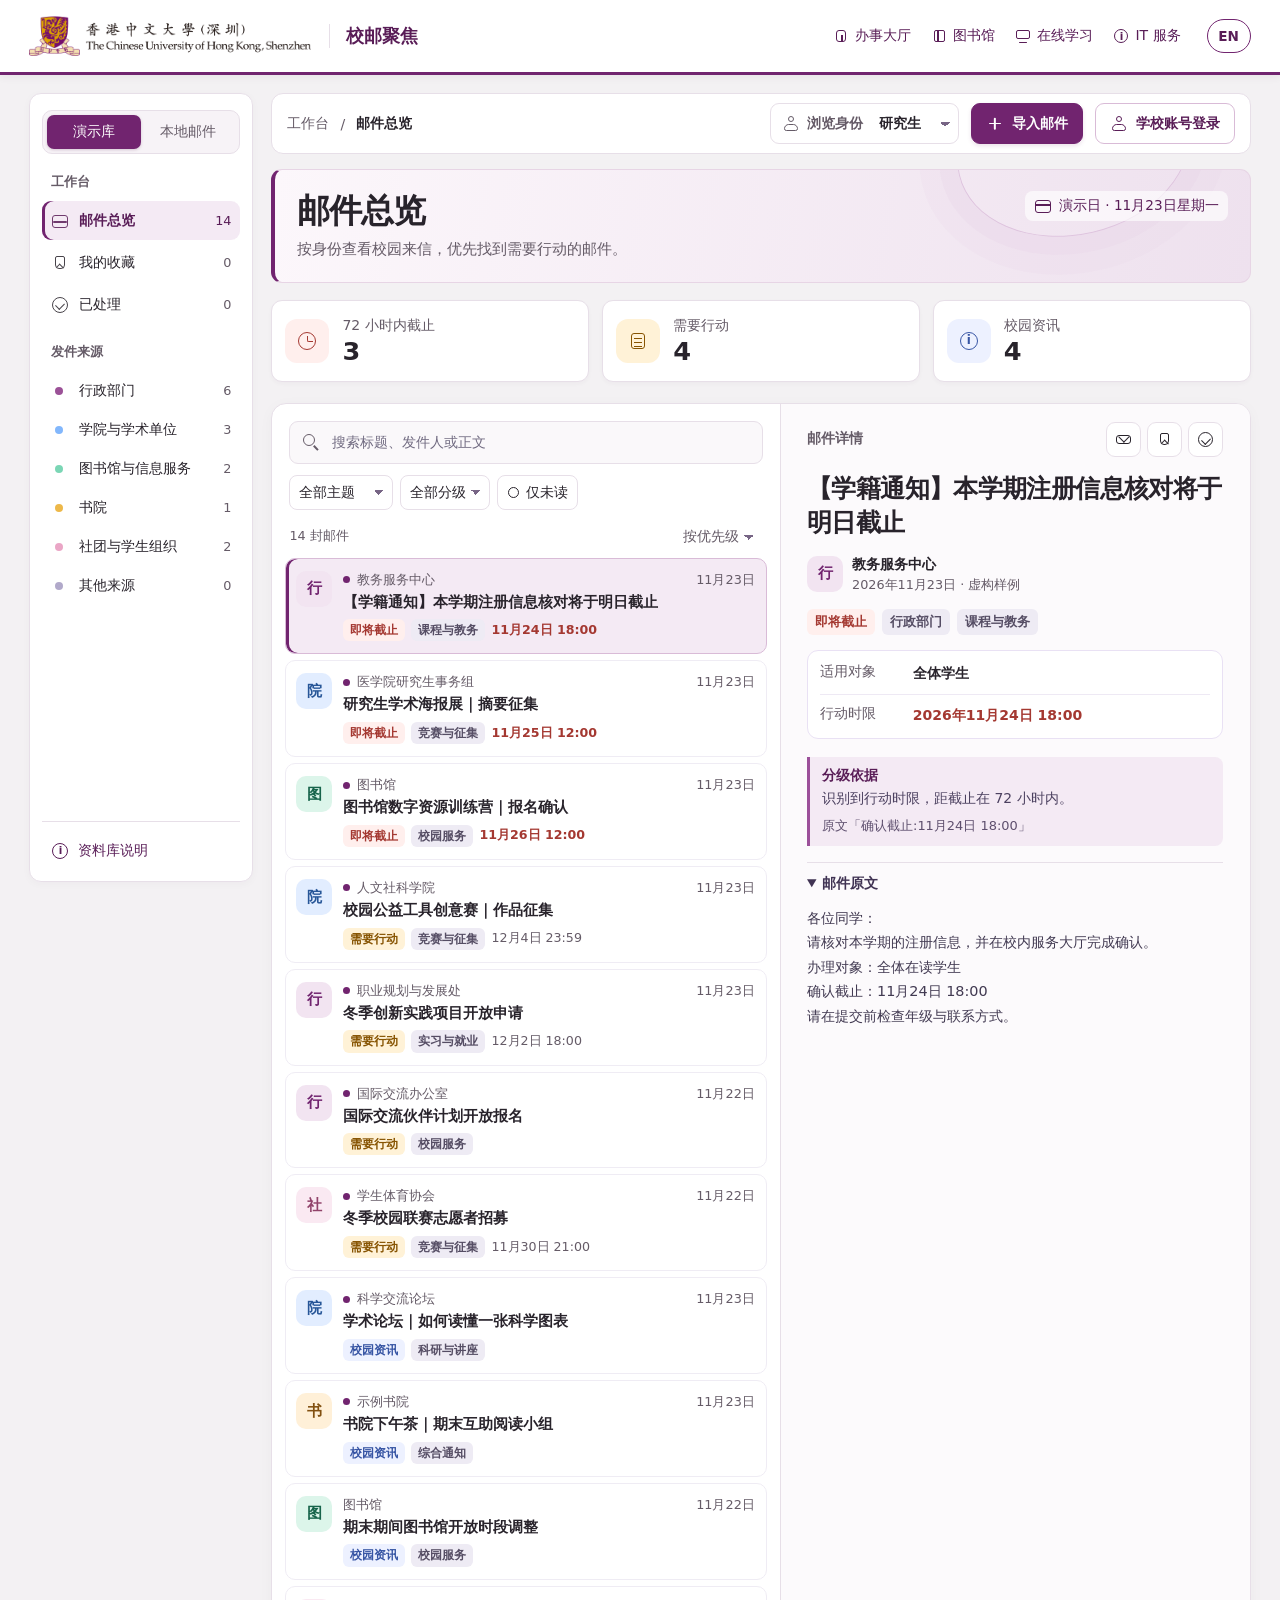
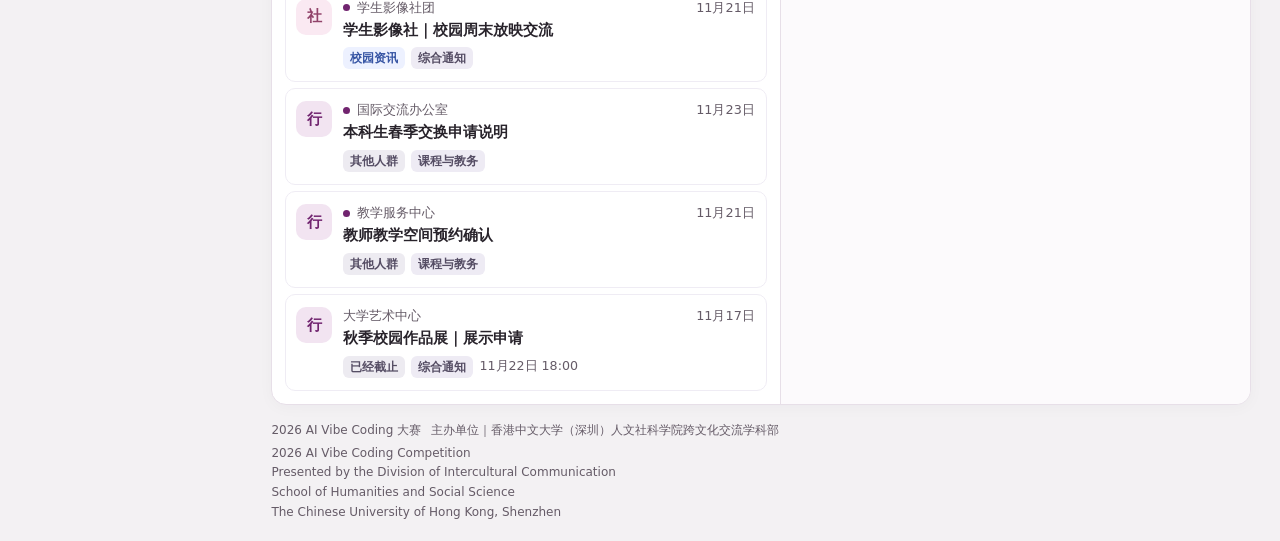
==== commit bcfbe61e: "Add bilingual school Outlook integration demo" ====
--- a/index.html
+++ b/index.html
@@ -5,7 +5,7 @@
   <meta name="viewport" content="width=device-width, initial-scale=1">
   <meta name="color-scheme" content="light">
   <meta name="description" content="在同一个工作台按来源、主题、适用对象和行动时限筛选校园邮件。">
-  <meta http-equiv="Content-Security-Policy" content="default-src 'self'; base-uri 'none'; object-src 'none'; script-src 'self'; style-src 'self'; img-src 'self' data:; connect-src 'self'; form-action 'none'">
+  <meta http-equiv="Content-Security-Policy" content="default-src 'self'; base-uri 'none'; object-src 'none'; script-src 'self'; style-src 'self'; img-src 'self' data:; connect-src 'self' https://login.microsoftonline.com https://graph.microsoft.com; frame-src 'self' https://login.microsoftonline.com; form-action 'none'">
   <title>校邮聚焦 · 校园邮件工作台</title>
   <link rel="stylesheet" href="./styles.css">
 </head>
@@ -39,6 +39,7 @@
       <div class="library-switch" role="group" aria-label="资料库" data-copy-label="librarySelector">
         <button type="button" data-library="demo" aria-pressed="true" data-copy="demo">演示库</button>
         <button type="button" data-library="local" aria-pressed="false" data-copy="local">本地邮件</button>
+        <button type="button" data-library="outlook" aria-pressed="false" hidden>Outlook</button>
       </div>
 
       <nav class="nav" aria-label="工作台" data-copy-label="workspace">
@@ -74,14 +75,29 @@
             <select id="profile" aria-label="浏览身份" data-copy-label="profile">
               <option value="graduate" data-copy="profile.graduate">研究生</option>
               <option value="undergraduate" data-copy="profile.undergraduate">本科生</option>
+              <option value="student" data-copy="profile.student">学生</option>
               <option value="faculty" data-copy="profile.faculty">教师</option>
               <option value="staff" data-copy="profile.staff">行政员工</option>
+              <option value="employee" data-copy="profile.employee">教职员工</option>
               <option value="all" data-copy="profile.all">全部师生</option>
             </select>
           </label>
           <button type="button" class="button button-primary" id="import-button"><span class="glyph i-plus" aria-hidden="true"></span><span data-copy="import">导入邮件</span></button>
+          <button type="button" class="button school-sign-in" id="school-sign-in">
+            <span class="glyph i-user" aria-hidden="true"></span><span data-copy="schoolSignIn">学校账号登录</span>
+          </button>
         </div>
       </header>
+
+      <section class="outlook-status" id="outlook-status" aria-label="学校 Outlook 同步" data-copy-label="outlookStatus" hidden>
+        <span class="glyph i-mail" aria-hidden="true"></span>
+        <div class="outlook-text">
+          <strong id="outlook-account-name"></strong>
+          <p id="outlook-state" role="status"></p>
+        </div>
+        <button type="button" class="button" id="outlook-refresh" data-copy="outlookRefresh" hidden>同步新邮件</button>
+        <button type="button" class="text-button" id="outlook-sign-out" data-copy="outlookSignOut" hidden>退出此应用</button>
+      </section>
 
       <section class="content" aria-labelledby="page-title">
         <div class="page-intro">
@@ -183,6 +199,24 @@
     </dl>
   </dialog>
 
+  <dialog id="outlook-dialog" aria-labelledby="outlook-title">
+    <div class="dialog-head">
+      <div>
+        <h2 id="outlook-title" data-copy="outlookSetupTitle">学校登录待启用</h2>
+        <p data-copy="outlookSetupText">等学校批准 Microsoft Entra 应用后，即可通过 Microsoft 365 登录并同步邮件。</p>
+      </div>
+      <button type="button" class="icon-button" data-close="outlook-dialog" aria-label="关闭" data-copy-label="close"><span class="glyph i-close" aria-hidden="true"></span></button>
+    </div>
+    <dl class="about-list outlook-setup">
+      <dt data-copy="outlookRedirect">应用回调地址</dt>
+      <dd><code id="outlook-redirect"></code></dd>
+      <dt data-copy="outlookPermissions">所需委派权限</dt>
+      <dd><code>User.Read</code> · <code>Mail.Read</code></dd>
+      <dt data-copy="outlookStorageTitle">同步范围</dt>
+      <dd data-copy="outlookStorageDescription">登录后首次读取近 30 天收件箱中的校内来信，打开网页期间自动获取新邮件。资料按账号存储在当前浏览器。</dd>
+    </dl>
+  </dialog>
+
   <div id="toast" class="toast" role="status" hidden></div>
   <script type="module" src="./app.js"></script>
 </body>
--- a/styles.css
+++ b/styles.css
@@ -126,7 +126,8 @@
 }
 .library-switch {
   display: grid;
-  grid-template-columns: 1fr 1fr;
+  grid-auto-flow: column;
+  grid-auto-columns: minmax(0, 1fr);
   padding: 4px;
   border: 1px solid var(--line);
   background: #f7f3f7;
@@ -215,6 +216,22 @@
 .button:hover, .icon-button:hover { background: var(--purple-muted); border-color: var(--purple-border); }
 .button-primary { background: var(--purple); border-color: var(--purple); color: white; box-shadow: 0 2px 4px #6d266522; }
 .button-primary:hover { background: var(--purple-ink); border-color: var(--purple-ink); }
+.school-sign-in { color: var(--purple-ink); border-color: var(--purple-border); }
+.outlook-status {
+  display: flex;
+  align-items: center;
+  gap: 11px;
+  margin-top: 12px;
+  padding: 11px 14px;
+  background: var(--purple-muted);
+  color: var(--purple-ink);
+  border: 1px solid var(--purple-border);
+  border-radius: 10px;
+}
+.outlook-text { flex: 1; min-width: 0; overflow-wrap: anywhere; }
+.outlook-text strong { font-size: .9rem; }
+.outlook-text p { color: var(--muted); font-size: .83rem; line-height: 1.45; }
+.outlook-setup code { overflow-wrap: anywhere; }
 .icon-button { min-height: 35px; width: 35px; padding: 0; }
 .icon-button[aria-pressed="true"] { color: var(--purple-ink); background: var(--purple-wash); border-color: var(--purple-border); }
 .icon-button .glyph { width: 17px; height: 17px; }
@@ -612,12 +629,15 @@
   .sidebar .nav-item .glyph { display: none; }
   .library-switch { width: 100%; }
   .library-switch button { padding: 5px 2px; }
-  .top-actions { gap: 6px; }
+  .top-actions { gap: 6px; flex-wrap: wrap; justify-content: flex-end; }
   .profile-control, .button { min-height: 35px; }
   .profile-control { padding: 0; }
   .profile-control .glyph, #import-button .glyph { display: none; }
   .profile-control select { font-size: .78rem; padding: 6px 21px 6px 6px; }
   #import-button { padding: 6px 7px; font-size: .78rem; }
+  .school-sign-in { padding: 6px 7px; font-size: .78rem; }
+  .school-sign-in .glyph { display: none; }
+  .outlook-status { flex-wrap: wrap; margin-top: 0; padding: 8px 10px; }
   .content { padding: 4px 0 15px; width: 100%; }
   .page-intro { align-items: flex-start; margin-bottom: 13px; flex-wrap: wrap; gap: 7px; padding: 13px 11px; }
   .page-intro h1 { font-size: 1.53rem; }
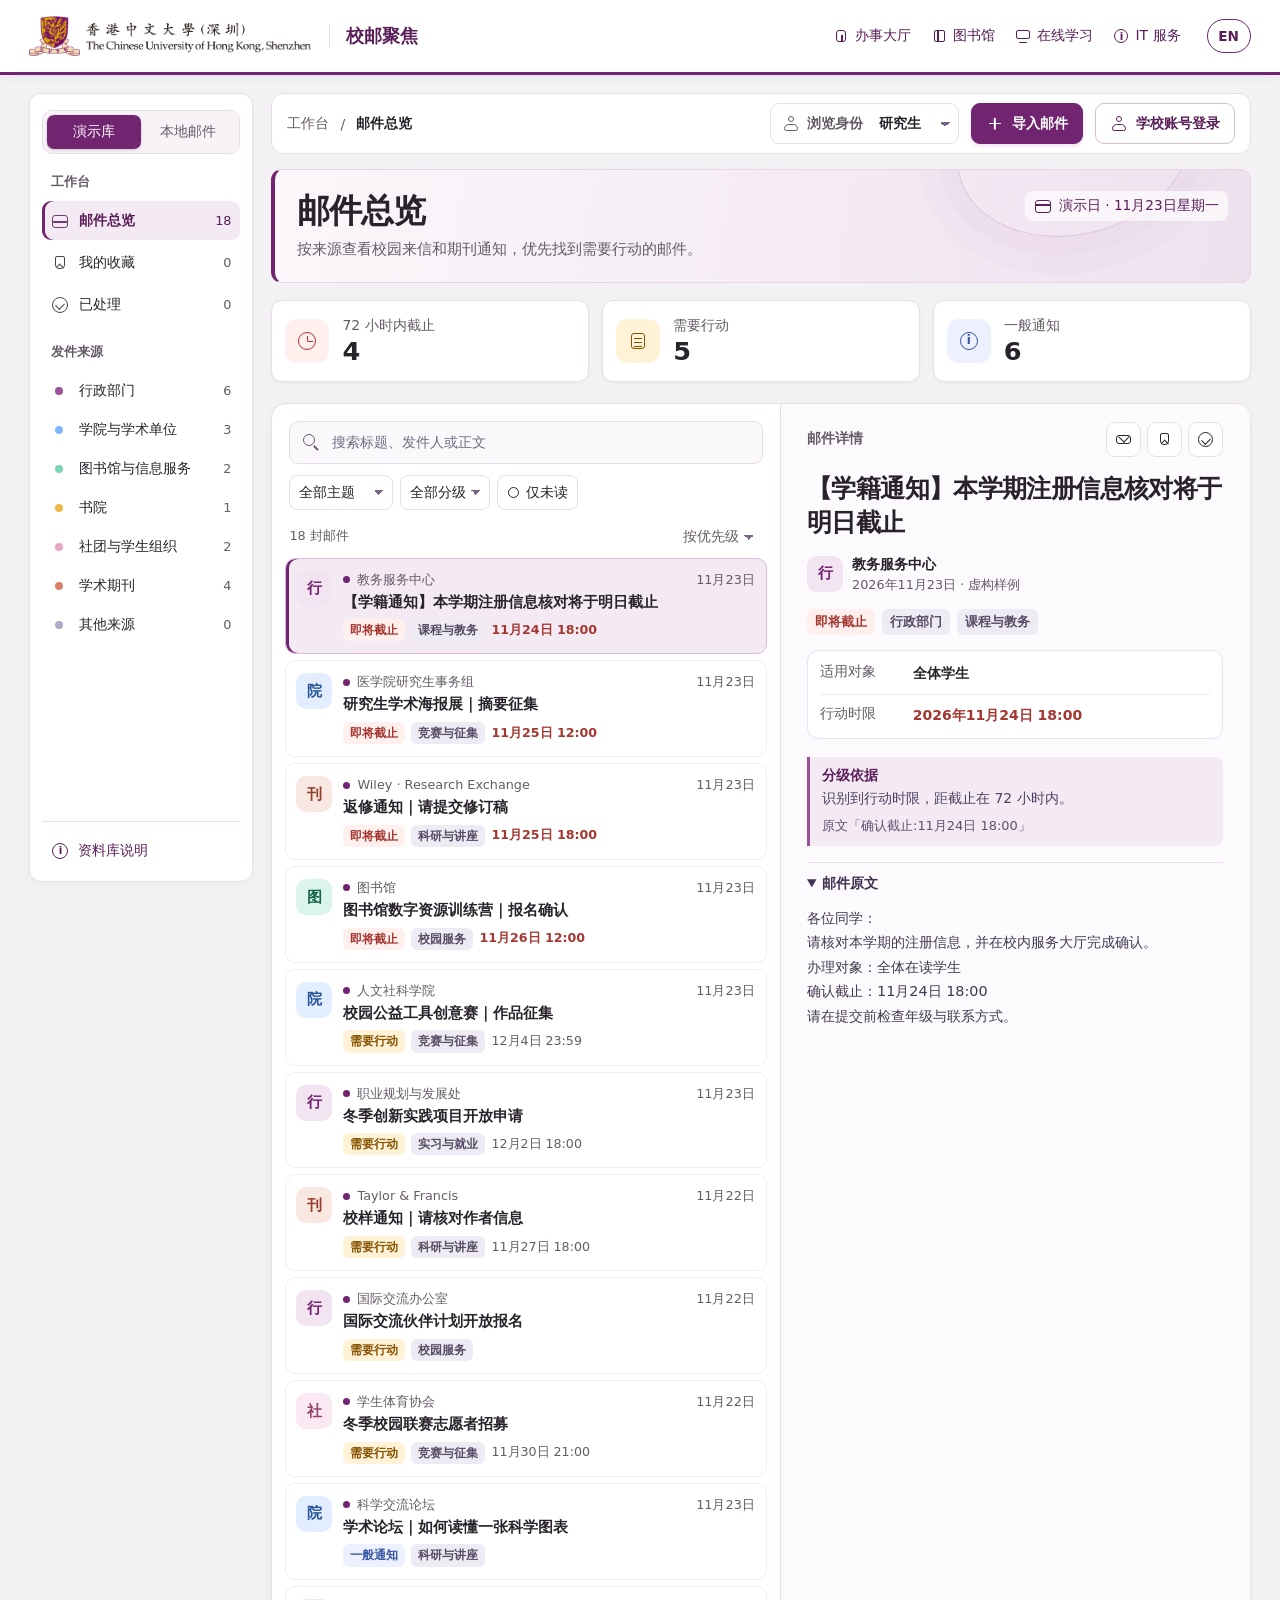
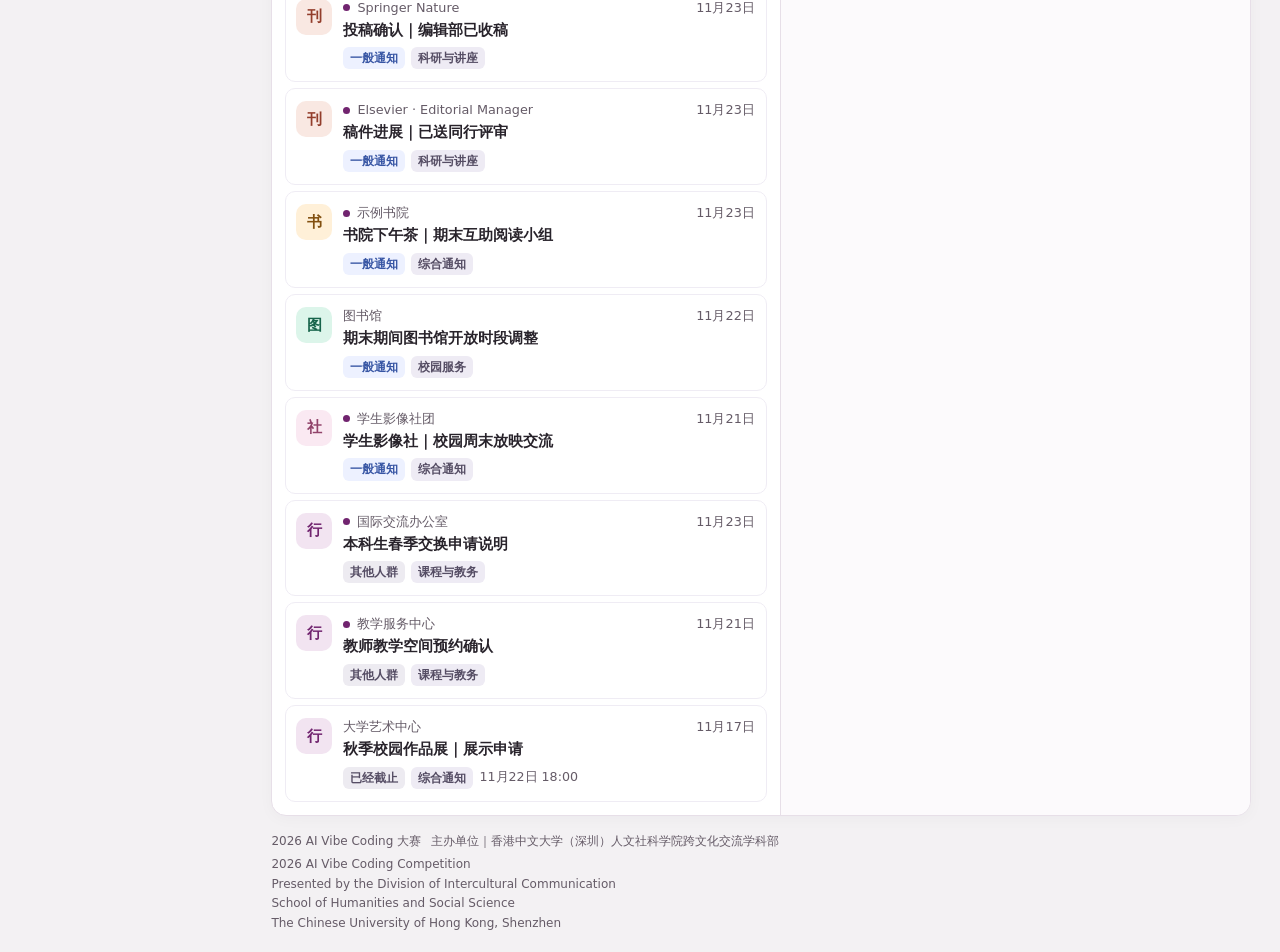
==== commit b41220be: "Add the academic journals sender source" ====
--- a/index.html
+++ b/index.html
@@ -4,7 +4,7 @@
   <meta charset="utf-8">
   <meta name="viewport" content="width=device-width, initial-scale=1">
   <meta name="color-scheme" content="light">
-  <meta name="description" content="在同一个工作台按来源、主题、适用对象和行动时限筛选校园邮件。">
+  <meta name="description" content="按来源、主题、适用对象和行动时限筛选校园来信和期刊投稿通知。">
   <meta http-equiv="Content-Security-Policy" content="default-src 'self'; base-uri 'none'; object-src 'none'; script-src 'self'; style-src 'self'; img-src 'self' data:; connect-src 'self' https://login.microsoftonline.com https://graph.microsoft.com; frame-src 'self' https://login.microsoftonline.com; form-action 'none'">
   <title>校邮聚焦 · 校园邮件工作台</title>
   <link rel="stylesheet" href="./styles.css">
@@ -103,7 +103,7 @@
         <div class="page-intro">
           <div>
             <h1 id="page-title">邮件总览</h1>
-            <p id="page-description">按身份查看校园来信，优先找到需要行动的邮件。</p>
+            <p id="page-description">按来源查看校园来信和期刊通知，优先找到需要行动的邮件。</p>
           </div>
           <div class="date-context"><span class="glyph i-calendar" aria-hidden="true"></span><span id="reference-date"></span></div>
         </div>
@@ -119,7 +119,7 @@
           </button>
           <button type="button" class="metric metric-info" data-quick="info" aria-pressed="false">
             <span class="metric-icon"><span class="glyph i-info" aria-hidden="true"></span></span>
-            <span class="metric-data"><span data-copy="priority.info">校园资讯</span><strong id="info-count">0</strong></span>
+            <span class="metric-data"><span data-copy="priority.info">一般通知</span><strong id="info-count">0</strong></span>
           </button>
         </div>
 
@@ -136,7 +136,7 @@
                   <option value="all" data-copy="allPriorities">全部分级</option>
                   <option value="soon" data-copy="priority.soon">即将截止</option>
                   <option value="action" data-copy="priority.action">需要行动</option>
-                  <option value="info" data-copy="priority.info">校园资讯</option>
+                  <option value="info" data-copy="priority.info">一般通知</option>
                   <option value="unrelated" data-copy="priority.unrelated">其他人群</option>
                   <option value="expired" data-copy="priority.expired">已经截止</option>
                 </select>
--- a/styles.css
+++ b/styles.css
@@ -408,6 +408,7 @@
 .source-library { --source: #7bd6b5; --source-ink: #17644b; --source-bg: #dcf5ea; }
 .source-college { --source: var(--gold); --source-ink: #825010; --source-bg: #fff0d8; }
 .source-club { --source: #eaa6c6; --source-ink: #91436a; --source-bg: #fae9f2; }
+.source-journal { --source: #d9826b; --source-ink: #923d2b; --source-bg: #f9e8e2; }
 .source-other { --source: #b1a9ca; --source-ink: #534a66; --source-bg: #eeeaf5; }
 .row-content { min-width: 0; }
 .row-eyebrow { display: flex; gap: 7px; color: var(--muted); font-size: .8rem; line-height: 1.4; align-items: center; }
